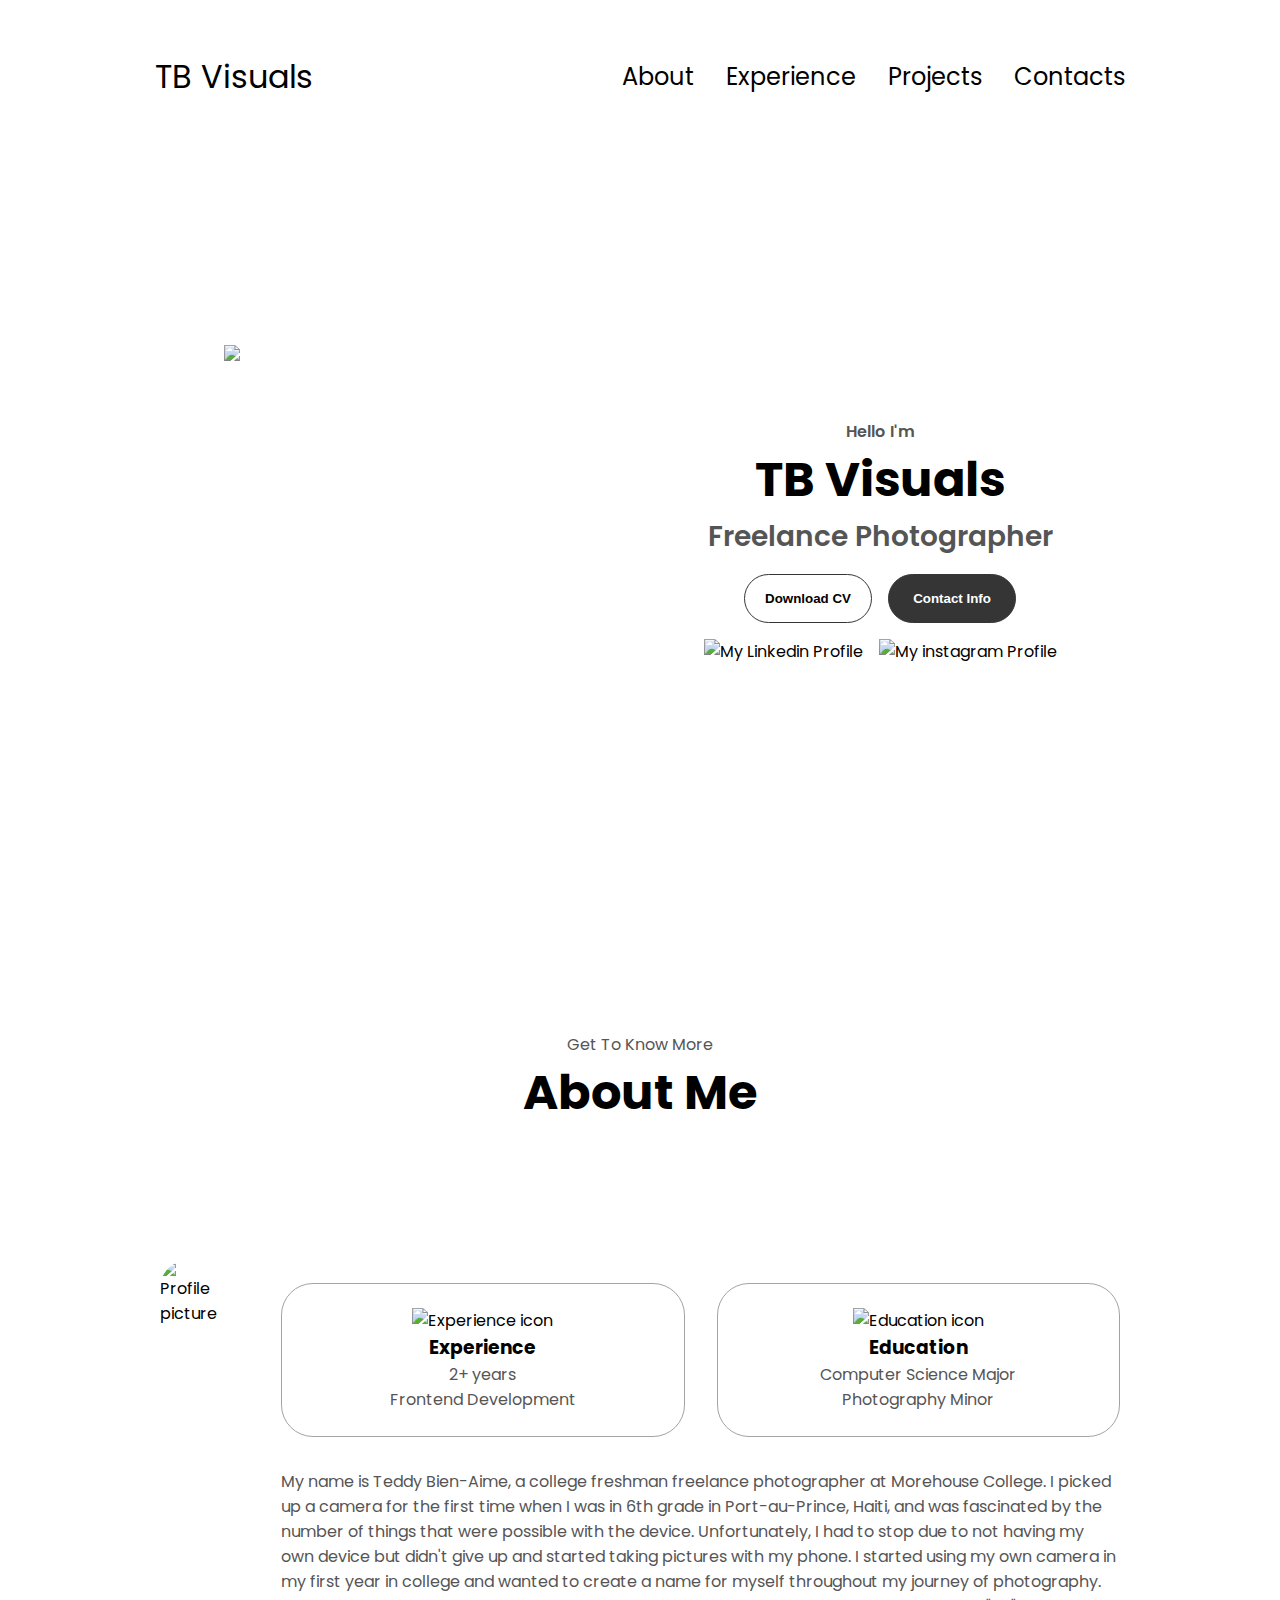
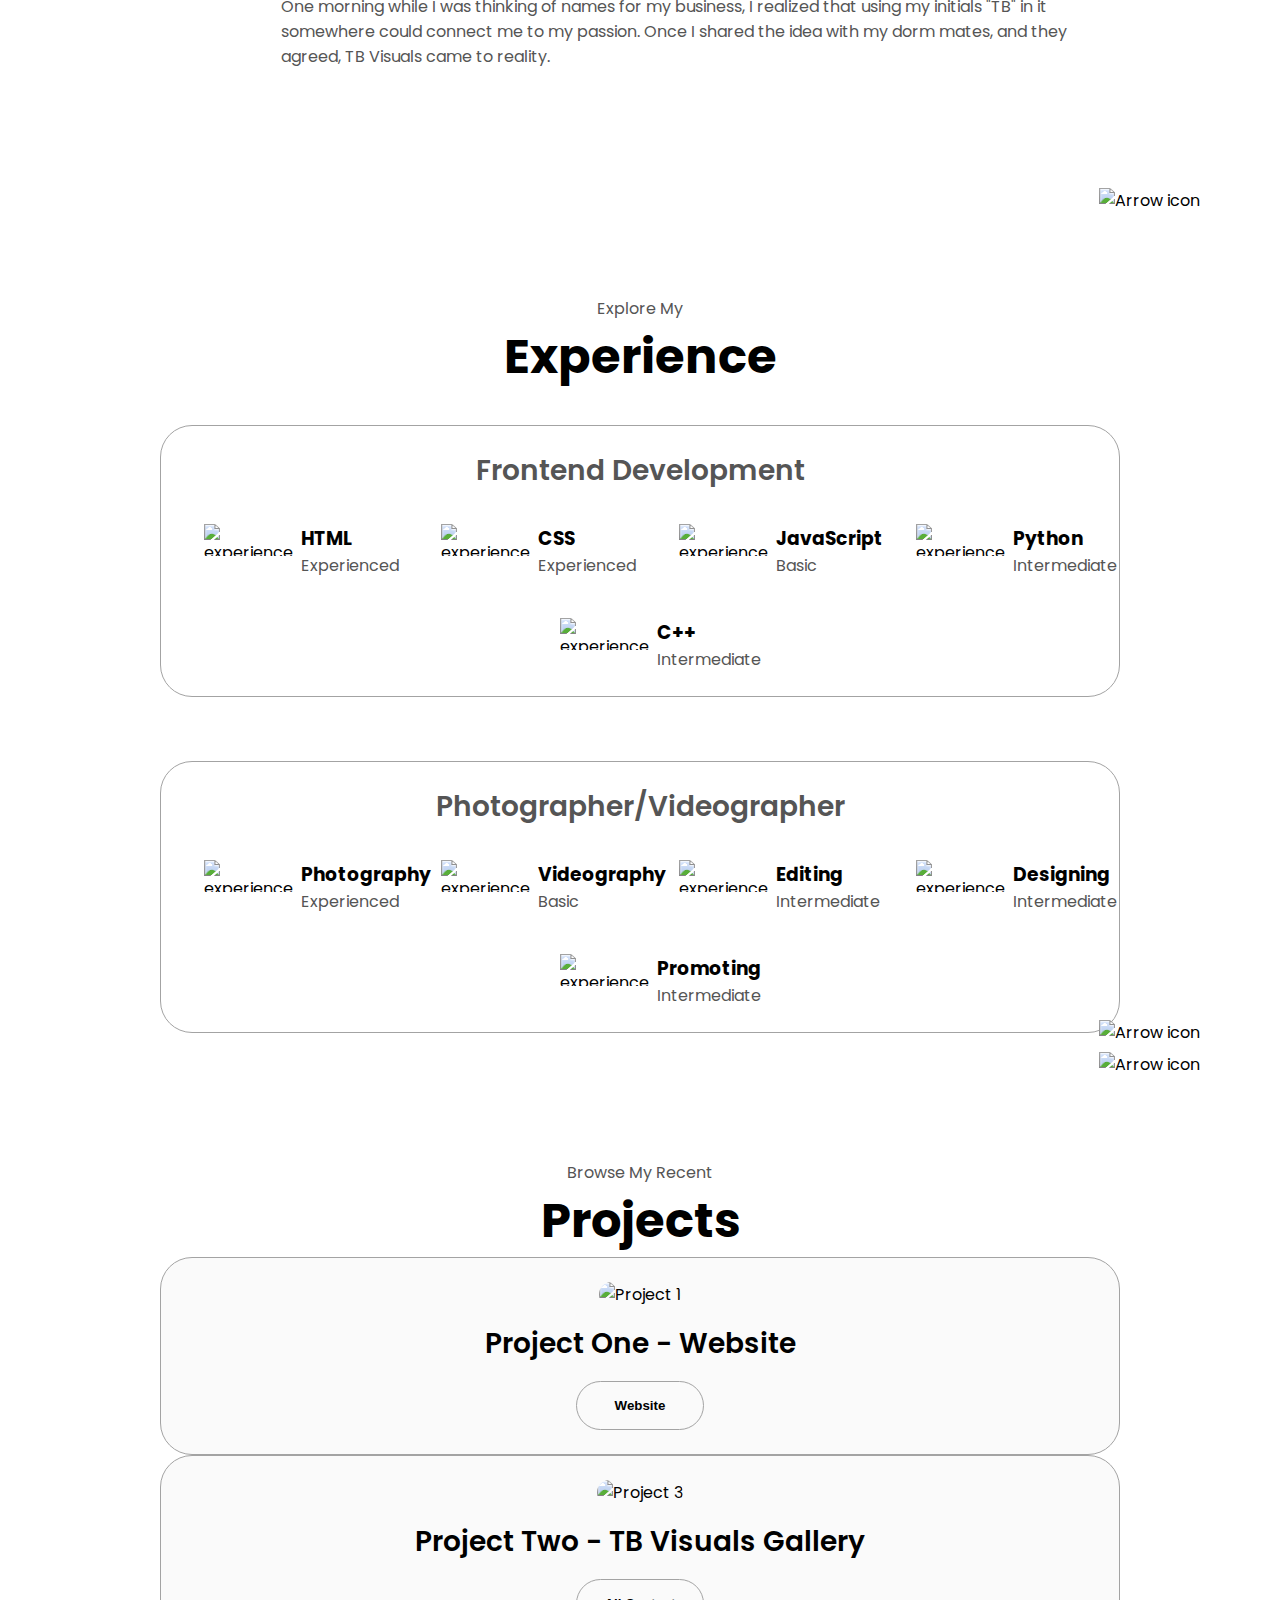
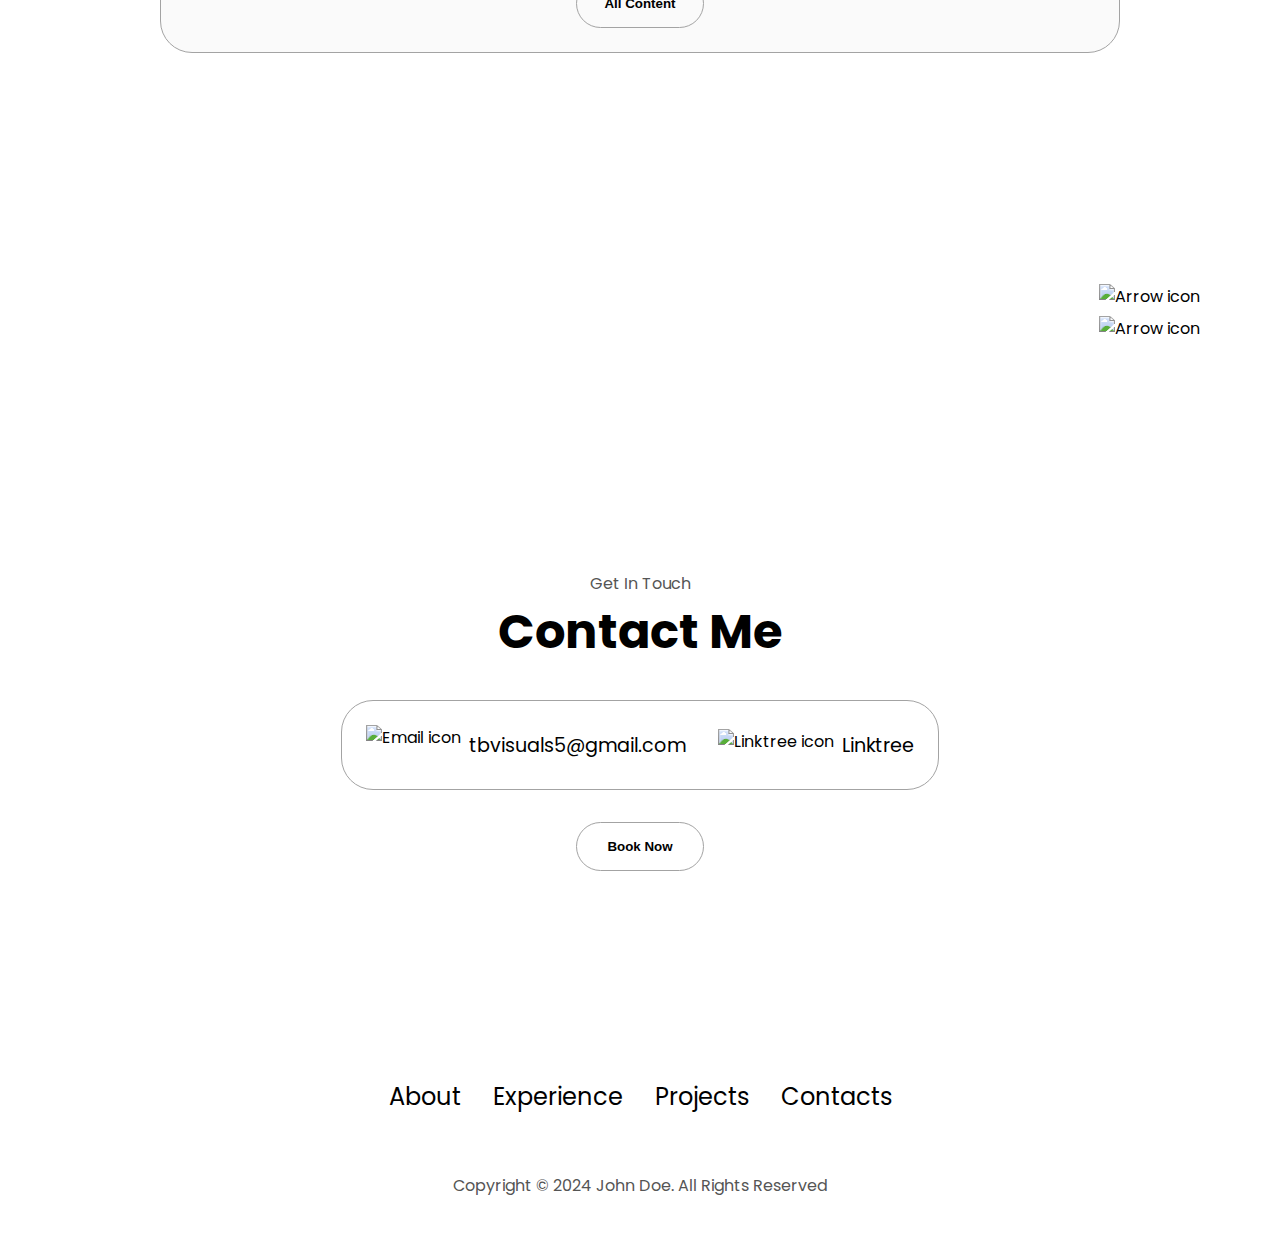
==== index.html @ 6398793e "Add files via upload" ====
<!DOCTYPE html>
<html lang="en">

    <head>
        <meta charset="UTF-8">
        <meta http-equiv="X-UA-Compatible" content="IE=edge">
        <meta name="viewport" content="width=device-width, initial-sale=1.0">
        <title>Website Template</title>
        <link rel="stylesheet" href="style.css">
        <link rel="stylesheet" href="mediaqueries.css">
    </head>

    <body>
        <nav id="desktop-nav">
            <div class="logo">TB Visuals</div>
            <div>
                <ul class="nav-links">
                    <li><a href="#About">About</a></li>
                    <li><a href="#Experience">Experience</a></li>
                    <li><a href="#Projects">Projects</a></li>
                    <li><a href="#Contacts">Contacts</a></li> 
                </ul>
            </div>
        </nav>

        <nav id="hamburger-nav">
            <div class="logo">TB Visuals</div>
            <div class="hamburger-menu">
                <div class="hamburger-icon" onclick="toggleMenu()">
                    <span></span>
                    <span></span>
                    <span></span>
                </div>
                <div class="menu-links">
                    <li><a href="#About" onclick="toggleMenu()">About</a></li>
                    <li><a href="#Experience" onclick="toggleMenu()">Experience</a></li>
                    <li><a href="#Projects" onclick="toggleMenu()">Projects</a></li>
                    <li><a href="#Contact" onclick="toggleMenu()">Contacts</a></li> 
                </div>
            </div>
        </nav>

        <section id="profile">
            <div class="section__pic-container">
                <img src="img/profile-pic.png" href="Profile picture">
            </div>
            <div class="section__text">
                <p class="section__text__p1">Hello I'm</p>
                <h1 class="title">TB Visuals</h1>
                <p class="section__text__p2">Freelance Photographer</p>
                <div class="btn-container">
                    <button class="btn btn-color-2" onclick="window.open('img/resume.pdf')">Download CV</button>
                    <button class="btn btn-color-1" onclick="location.href='./#Contacts'">Contact Info</button>
                </div>
                <div id="social-container">
                    <img src="img/linkedin.png" alt="My Linkedin Profile" class="icon" onclick="location.href='https://linkedin.com/'">
                    <img src="img/instagram.png" alt="My instagram Profile" class="icon" onclick="location.href='https://www.instagram.com/1tbvisuals_/'">
                </div>
            </div>
        </section>

        <section id="About">
            <p class="section__text__p1">Get To Know More</p>
            <h1 class="title">About Me</h1>
            <div class="section-container">
                <div class="section__pic-container">
                    <img src="img/about-pic.png" alt="Profile picture" class="about-pic">
                </div>
                <div class="about-details-container">
                    <div class="about-containers">
                        <div class="details-container">
                            <img src="img/experience.png" alt="Experience icon" class="icon"/>
                            <h3>Experience</h3>
                            <p>2+ years <br />Frontend Development</p>
                        </div>
                        <div class="details-container">
                            <img src="img/education.png" alt="Education icon" class="icon"/>
                            <h3>Education</h3>
                            <p>Computer Science Major <br />Photography Minor</p>
                        </div>
                    </div>
                    <div class="text-container">
                        <p>My name is Teddy Bien-Aime, a college freshman freelance photographer at Morehouse College. I picked up a camera for the first time when I was in 6th grade in Port-au-Prince, Haiti, and was fascinated by the number of things that were possible with the device. Unfortunately, I had to stop due to not having my own device but didn't give up and started taking pictures with my phone. I started using my own camera in my first year in college and wanted to create a name for myself throughout my journey of photography. One morning while I was thinking of names for my business, I realized that using my initials "TB" in it somewhere could connect me to my passion. Once I shared the idea with my dorm mates, and they agreed, TB Visuals came to reality.</p>
                    </div>
                </div>
            </div>
            <img src="img/arrow.png" alt="Arrow icon" class="icon arrow" onclick="location.href='./#Experience'">
        </section>

        <section id="Experience">
            <p class="section__text__p1">Explore My</p>
            <h1 class="title">Experience</h1>
            <div class="experience-details-container">
                <div class="about-containers">
                    <div class="details-container">
                        <h2 class="experience-sub-title">Frontend Development</h2>
                        <div class="article-container">
                            <article>
                                <img src="img/checkmark.png" alt="experience icon" class="icon">
                                <div>
                                    <h3>HTML</h3>
                                    <p>Experienced</p>
                                </div>
                            </article>
                            <article>
                                <img src="img/checkmark.png" alt="experience icon" class="icon">
                                <div>
                                    <h3>CSS</h3>
                                    <p>Experienced</p>
                                </div>
                            </article>
                            <article>
                                <img src="img/checkmark.png" alt="experience icon" class="icon">
                                <div>
                                    <h3>JavaScript</h3>
                                    <p>Basic</p>
                                </div>
                            </article>
                            <article>
                                <img src="img/checkmark.png" alt="experience icon" class="icon">
                                <div>
                                    <h3>Python</h3>
                                    <p>Intermediate</p>
                                </div>
                            </article>
                            <article>
                                <img src="img/checkmark.png" alt="experience icon" class="icon">
                                <div>
                                    <h3>C++</h3>
                                    <p>Intermediate</p>
                                </div>
                            </article>
                        </div>
                    </div>
                </div>    
                <div class="about-containers">
                    <div class="details-container">
                        <h2 class="experience-sub-title">Photographer/Videographer</h2>
                        <div class="article-container">
                            <article>
                                <img src="img/checkmark.png" alt="experience icon" class="icon">
                                <div>
                                    <h3>Photography</h3>
                                    <p>Experienced</p>
                                </div>
                            </article>
                            <article>
                                <img src="img/checkmark.png" alt="experience icon" class="icon">
                                <div>
                                    <h3>Videography</h3>
                                    <p>Basic</p>
                                </div>
                            </article>
                            <article>
                                <img src="img/checkmark.png" alt="experience icon" class="icon">
                                <div>
                                    <h3>Editing</h3>
                                    <p>Intermediate</p>
                                </div>
                            </article>
                            <article>
                                <img src="img/checkmark.png" alt="experience icon" class="icon">
                                <div>
                                    <h3>Designing</h3>
                                    <p>Intermediate</p>
                                </div>
                            </article>
                            <article>
                                <img src="img/checkmark.png" alt="experience icon" class="icon">
                                <div>
                                    <h3>Promoting</h3>
                                    <p>Intermediate</p>
                                </div>
                            </article>
                        </div>
                    </div>
                </div>
            </div>
            <img src="img/arrowup.png" alt="Arrow icon" class="icon arrowup" onclick="location.href='./#About'">
            <img src="img/arrow.png" alt="Arrow icon" class="icon arrow" onclick="location.href='./#Projects'">
        </section>

        <section id="Projects">
            <p class="section__text__p1">Browse My Recent</p>
            <h1 class="title">Projects</h1>
            <div class="experience-details-container">
                <div class="abour-containers">
                <div class="details-container color-container">
                    <img src="img/project-1.png" alt="Project 1" class="project-img">
                    <h2 class="experience-sub-title project-title">Project One - Website</h2>
                    <div class="btn-container">
                        <button class="btn btn-color-2 project-btn" onclick="location.href='https://tbvisuals5.github.io/TB_Visuals-Portfolio/index.html?fbclid=PAZXh0bgNhZW0CMTEAAaaR-IZkWkVeMvRV4z3qfNozycRESaHyhFIg4Yg1M16sACA8bPGxKdGdh-w_aem_ARUJJ4XbmdpaIg2zl32iznWAjNjCRO4b8RFXSXP2Gp1KsCXPI0O2EfI7AQ1-1zjzvI01CrBd8M380Uo5YhWR4n7'">Website
                        </button>
                    </div>
                </div>
            </div>
                <div class="details-container color-container">
                    <img src="img/gallery.png" alt="Project 3" class="project-img">
                    <h2 class="experience-sub-title project-title">Project Two - TB Visuals Gallery</h2>
                    <div class="btn-container">
                        <button class="btn btn-color-2 project-btn" onclick="location.href='gallery.html'">All Content
                        </button>
                    </div>
                </div>
            </div>
            <img src="img/arrowup.png" alt="Arrow icon" class="icon arrowup" onclick="location.href='./#Experience'">
            <img src="img/arrow.png" alt="Arrow icon" class="icon arrow" onclick="location.href='./#Contacts'">
        </section>

        <section id="Contacts">
            <p class="section__text__p1">Get In Touch</p>
            <h1 class="title">Contact Me</h1>
            <div class="contact-info-upper-container">
                <div class="contact-info-container">
                    <img src="img/email.png" alt="Email icon" class="icon contact-icon email-icon">
                    <p><a href="mailto:tbvisuals5@gmail.com">tbvisuals5@gmail.com</a></p>
                </div>
                <div class="contact-info-container">
                    <img src="img/linktree.png" alt="Linktree icon" class="icon contact-icon">
                    <p><a href="https://linktr.ee/1TBvisuals">Linktree</a></p>
                </div>
            </div>
            <div class="btn-container">
                <button class="btn btn-color-2 project-btn" onclick="location.href='https://tbysgn.setmore.com/?source=easyshare'">Book Now
                </button>
            </div>
        </section>

        <footer>

            <nav>
                <div class="nav-links-conatiner">
                    <ul class="nav-links">
                        <li><a href="#About">About</a></li>
                        <li><a href="#Experience">Experience</a></li>
                        <li><a href="#Projects">Projects</a></li>
                        <li><a href="#Contact">Contacts</a></li> 
                    </ul>
                </div>
            </nav>
            <p>Copyright &#169; 2024 John Doe. All Rights Reserved</p>
        </footer>

        <script src="script.js"></script>
    </body>




</html>
---- style.css ----
/* GENERAL */

@import url('https://fonts.googleapis.com/css2?family=Poppins:wght@300;400;500;600&display=swap');

* {
    margin: 0;
    padding: 0;
}

body {
    font-family: "Poppins", sans-serif;
}

html {
    scroll-behavior: smooth;
}

p {
    color: rgb(85, 85, 85);
}

h1 {
    font-size: 3rem;
    text-align: center;
}


/* TRANSITION */

a, .btm {
    transition: all 300ms ease;
}

/* DESKTOP NAV */

nav, .nav-links {
    display: flex;
}

nav {
    justify-content: space-around;
    align-items: center;
    height: 17vh;
}

.nav-links {
    gap: 2rem;
    list-style: none;
    font-size: 1.5rem;
}

a {
    color: black;
    text-decoration: none;
    text-decoration-color: white;
}

a:hover {
    color: grey;
    text-decoration: underline;
    text-underline-offset: 1rem;
    text-decoration-color: rgb(181, 181, 181);
}

.logo {
    font-size: 2rem;

}

.logo:hover {
    cursor: default;
}

/* HAMBURGER MENU */

#hamburger-nav {
    display: none;
}

.hamburger-menu {
    position: relative; 
    display: inline-block;
}

.hamburger-icon {
    display: flex;
    flex-direction: column;
    justify-content: space-between;
    height: 24px;
    width: 30px;
    cursor: pointer;
}

.hamburger-icon span {
    width: 100%;
    height: 2px;
    background-color: black;
    transition: all 0.3 ease-in-out;
}

.menu-links {
    position: absolute;
    top: 100%;
    right: 0%;
    background-color: white;
    width: fit-content;
    max-height: 0;
    overflow: hidden;
    transition: all 0.3 ease-in-out;
}

.menu-links a {
    display: block;
    padding: 10px;
    text-align: center;
    font-size: 1.5rem;
    color: black;
    text-decoration: none;
    transition: all 0.3 ease-in-out;
}

.menu-links li {
    list-style: none;
}

.menu-links.open {
    max-height: 300px;
}

.hamburger-icon.open span:first-child {
    transform: rotate(45deg) translate(10px, 5px);
}

.hamburger-icon.open span:nth-child(2) {
    opacity: 0;
}

.hamburger-icon.open span:last-child {
    transform: rotate(-45deg) translate(10px, -5px);
}

.hamburger-icon span:first-child {
    transform: none;
}

.hamburger-icon span:first-child {
    opacity: 1;
}

.hamburger-icon span:first-child {
    transform: none;
}

/* SECTIONS */

section {
    padding-top: 4vh;
    height: 96vh;
    margin: 0 10rem;
    box-sizing: border-box;
    min-height: fit-content;
}

.section-container {
    display: flex;
}

/* PROFILE SECTION */

#profile {
    display: flex;
    justify-content: center;
    gap: 5rem;
    height: 80vh;
    position: relative;
}

.section__pic-container {
    display: flex;
    height: 400px;
    width: 400px;
    margin: auto 0;
}

.section__text {
    align-self: center;
    text-align: center;
}

.section__text p {
    font-weight: 600;
}

.section__text__p1 {
    text-align: center;
}

.section__text__p2 {
    font-size: 1.75rem;
    margin-bottom: 1rem;
}

title {
    font-size: 3rem;
    text-align: center;
}

#social-container {
    display: flex;
    justify-content: center;
    margin-top: 1rem;
    gap: 1rem;
}

/* ICONS */

.icon {
    cursor: pointer;
    height: 2rem;
}

/* BUTTONS */

.btn-container {
    display: flex;
    justify-content: center;
    gap: 1rem;
}

.btn {
    font-weight: 600;
    transition: all 300ms ease;
    padding: 1rem;
    width: 8rem;
    border-radius: 2rem;
}

.btn-color-1, .btn-color-2 {
    border: rgb(53, 53, 53) 0.1rem solid
}

.btn-color-1:hover, .btn-color-2:hover {
    cursor: pointer;
}

.btn-color-1, .btn-color-2:hover {
    background: rgb(53, 53, 53);
    color: white;
}

.btn-color-1:hover {
    background: rgb(0, 0, 0);
}

.btn-color-2 {
    background: none;
}

.btn-color-2:hover {
    border: rgb(255, 255, 255) 0.1rem solid;
}

.btn-container {
    gap: 1rem;
}

/* ABOUT SECTION */

#About {
    position: relative;
}

.about-containers {
    gap: 2rem;
    margin-bottom: 2rem;
    margin-top: 2rem;
}

.about-details-container {
    justify-content: center;
    flex-direction: column;
}

.about-containers, .about-details-container {
    display: flex;
}

.about-pic {
    border-radius: 2rem;
}

.arrow {
    position: absolute;
    right: -5rem;
    bottom: 2.5rem;
}

.arrowup {
    position: absolute;
    right: -5rem;
    bottom: 4.5rem;
}

.details-container {
    padding: 1.5rem;
    flex: 1;
    background: white;
    border-radius: 2rem;
    border: rgb(53, 53, 53) 0.1rem solid;
    border-color: rgb(163, 163, 163);
    text-align: center;
}

.section-container {
    gap: 4rem;
    height: 80%;
}

.section__pic-container {
    height: 400px;
    width: 400px;
    margin: auto 0;
}

/* EXPERIENCE SECTION */

#Experience {
    position: relative;
}

.experience-sub-title {
    color: rgb(85, 85, 85);
    font-weight: 600;
    font-size: 1.75rem;
    margin-bottom: 2rem;
}

.experience-details-container {
    display: flex;
    justify-content: center;
    flex-direction: column;
}

.article-container {
    display: flex;
    text-align: initial;
    flex-wrap: wrap;
    flex-direction: row;
    gap: 2.5rem;
    justify-content: space-around;
}

article {
    display: flex;
    width: 10rem;
    justify-content: space-around;
    gap: 0.5rem;
}

article .icon {
    cursor: default;
}

/* PROJECTS SECTION */

#Projects {
    position: relative;
}

.color-container {
    border-color: rgb(163, 163, 163);
    background: rgb(250, 250, 250);
}

.project-img {
    border-radius: 2rem;
    width: 40%;
    height: 300%;
}

.project-title {
    margin: 1rem;
    color: black;
}

.project-btn {
    color: black;
    border-color: rgb(163, 163, 163);
}

/* CONTACT */

#Contacts {
    display: flex;
    justify-content: center;
    flex-direction: column;
    height: 70vh;
}

.contact-info-upper-container {
    display: flex;
    justify-content: center;
    border-radius: 2rem;
    border: rgb(53, 53, 53) 0.1rem solid;
    border-color: rgb(163, 163, 163);
    background: (250, 250, 250);
    margin: 2rem auto;
    padding: 0.5rem;
}

.contact-info-container {
    display: flex;
    align-items: center;
    justify-content: center;
    gap: 0.5rem;
    margin: 1rem;
}

.contact-info-container p {
    font-size: larger;
}

.contact-icon {
    cursor: default;
}

.email-icon {
    height: 2.5rem;
}

/* FOOTER SECTION */

footer {
    height: 26vh;
    margin: 0.1rem;
}

footer p {
    text-align: center;
}
---- mediaqueries.css ----
@media screen and (max-width: 1400px) {
    #profile {
        height: 83vh;
        margin-bottom: 6rem;
    }
    .about-containers {
        flex-wrap: wrap;
    }
}

@media screen and (max-width: 1200px) {
    #desktop-nav {
        display: none;
    }
    
    #hamburger-nav {
        display: flex;
    }
    #Experience, .experience-details-container {
        margin-top: 2rem;
    }
    #profile, .section-container {
        display: block;
    }
    section, .section-container {
        height: fit-content;
    }
    section {
        margin: 0 5%;
    }
    .section__pic-container {
        width: 275px;
        height: 275px;
        margin: 0 auto 2rem;
    }
    .about-containers {
        margin-top: 0;
    }
}

@media screen and (max-width: 600px) {
    #Contacts, footer {
        height: 40vh;
    }
    #profile {
        height: 83vh;
        margin-bottom: 0;
    }
    article {
        font-size: 1rem;
    }
    footer nav {
        height: fit-content;
        margin-bottom: 2rem;
    }
    .about-containers, .contact-info-upper-container, .btn-container {
        flex-wrap: wrap;
    }
    .contact-info-container {
        margin: 0;
    }
    .contact-info-container p, .nav-links li a {
        font-size: 1rem;
    }
    .experience-sub-title {
        font-size: 1.25rem;
    }
    .logo {
        font-size: 1.5rem;
    }
    .nav-links {
        flex-direction: column;
        gap: 0.5rem;
        text-align: center;
    }
    .section__pic-container {
        width: auto;
        height: 46vw;
        justify-content: center;
    }
    .section__text__p2 {
        font-size: 1.25rem;
    }
    .title {
        font-size: 2rem;
    }
    .text-container {
        text-align: justify;
    }
    .arrow, .arrowup {
        display: none;
    }

}
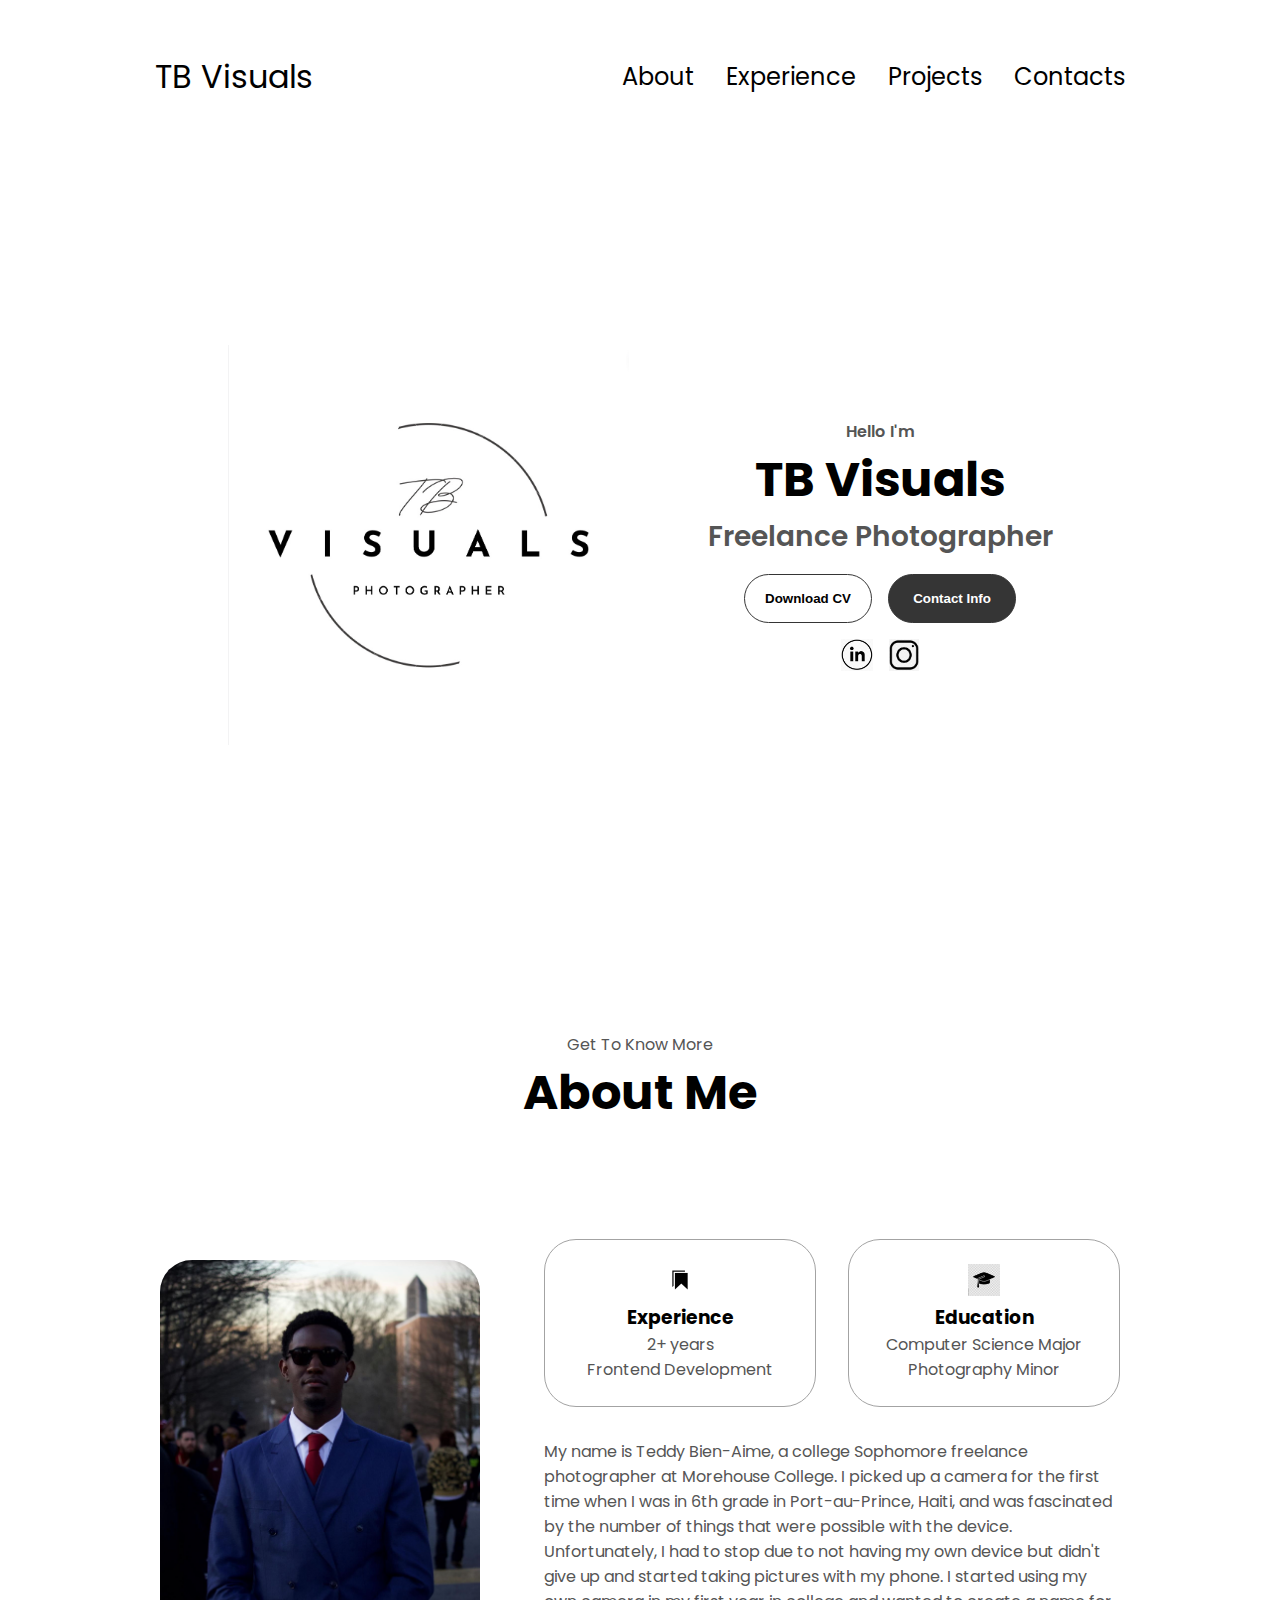
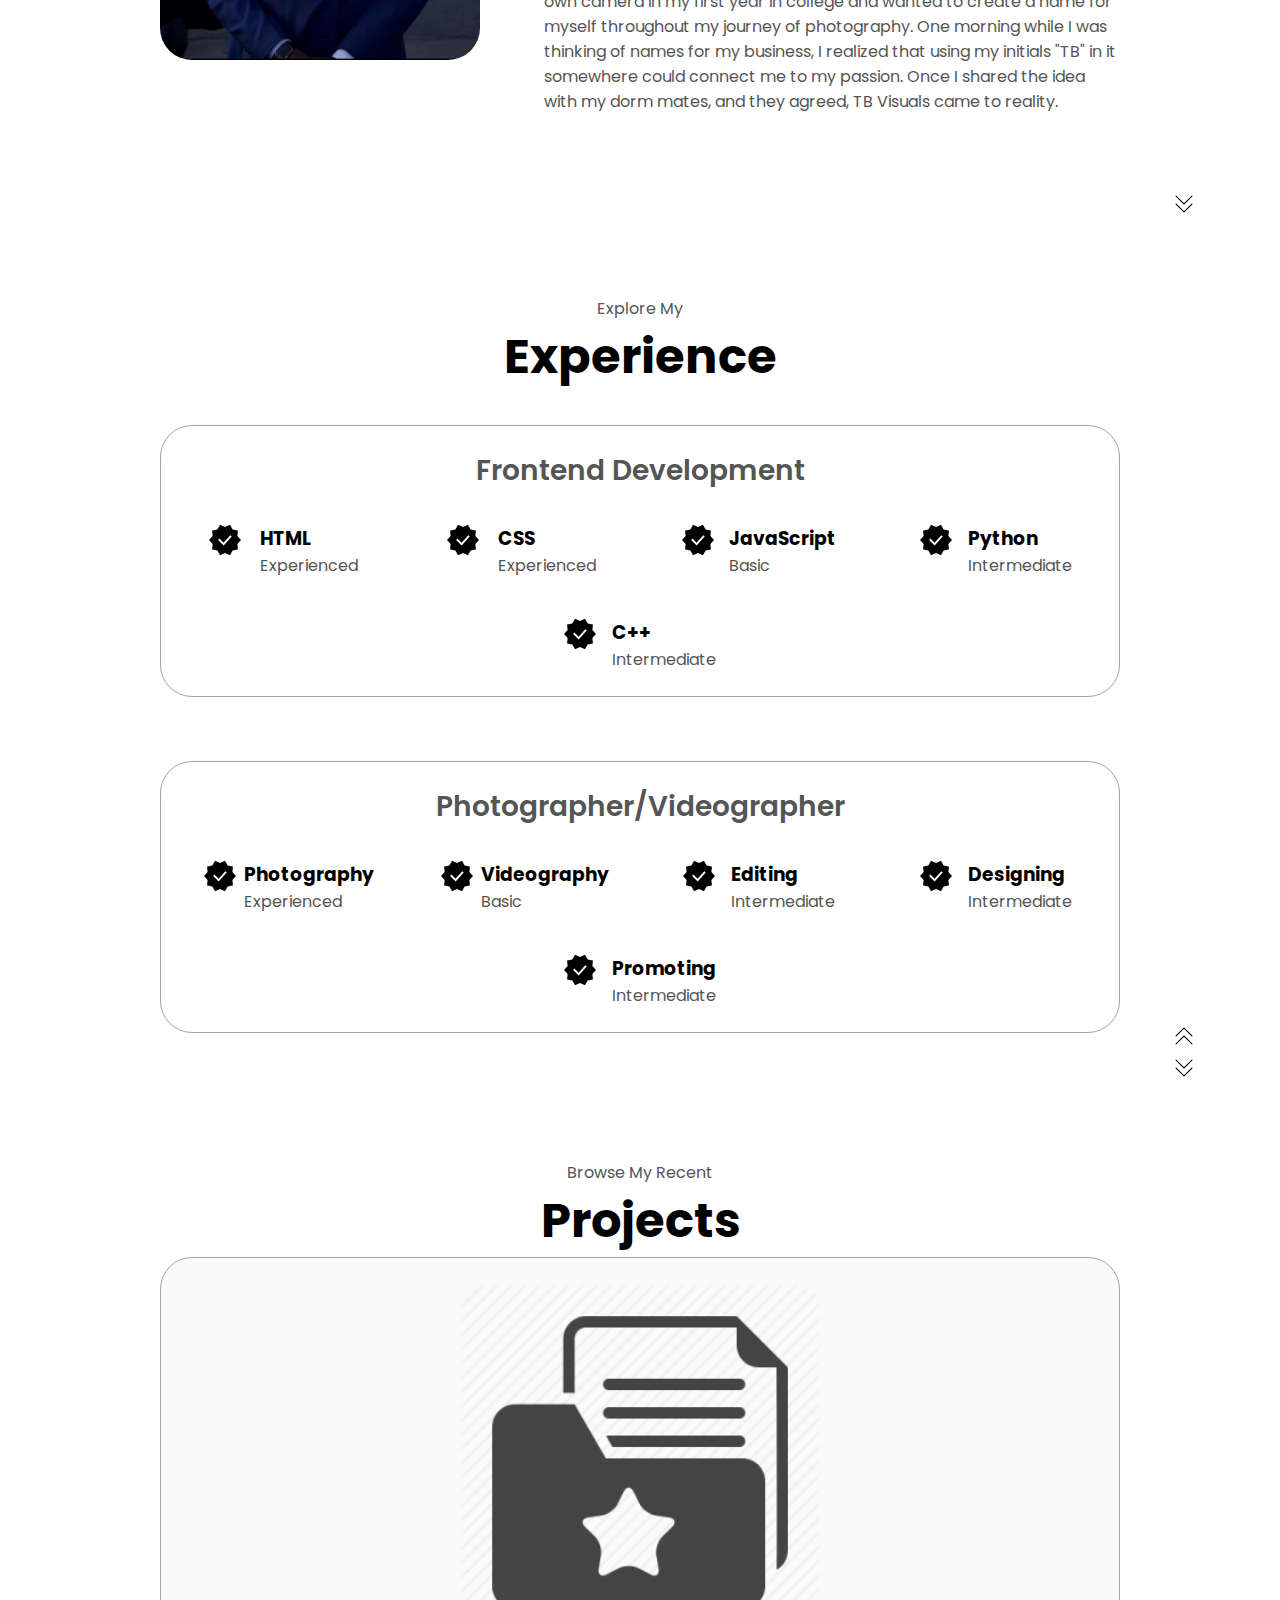
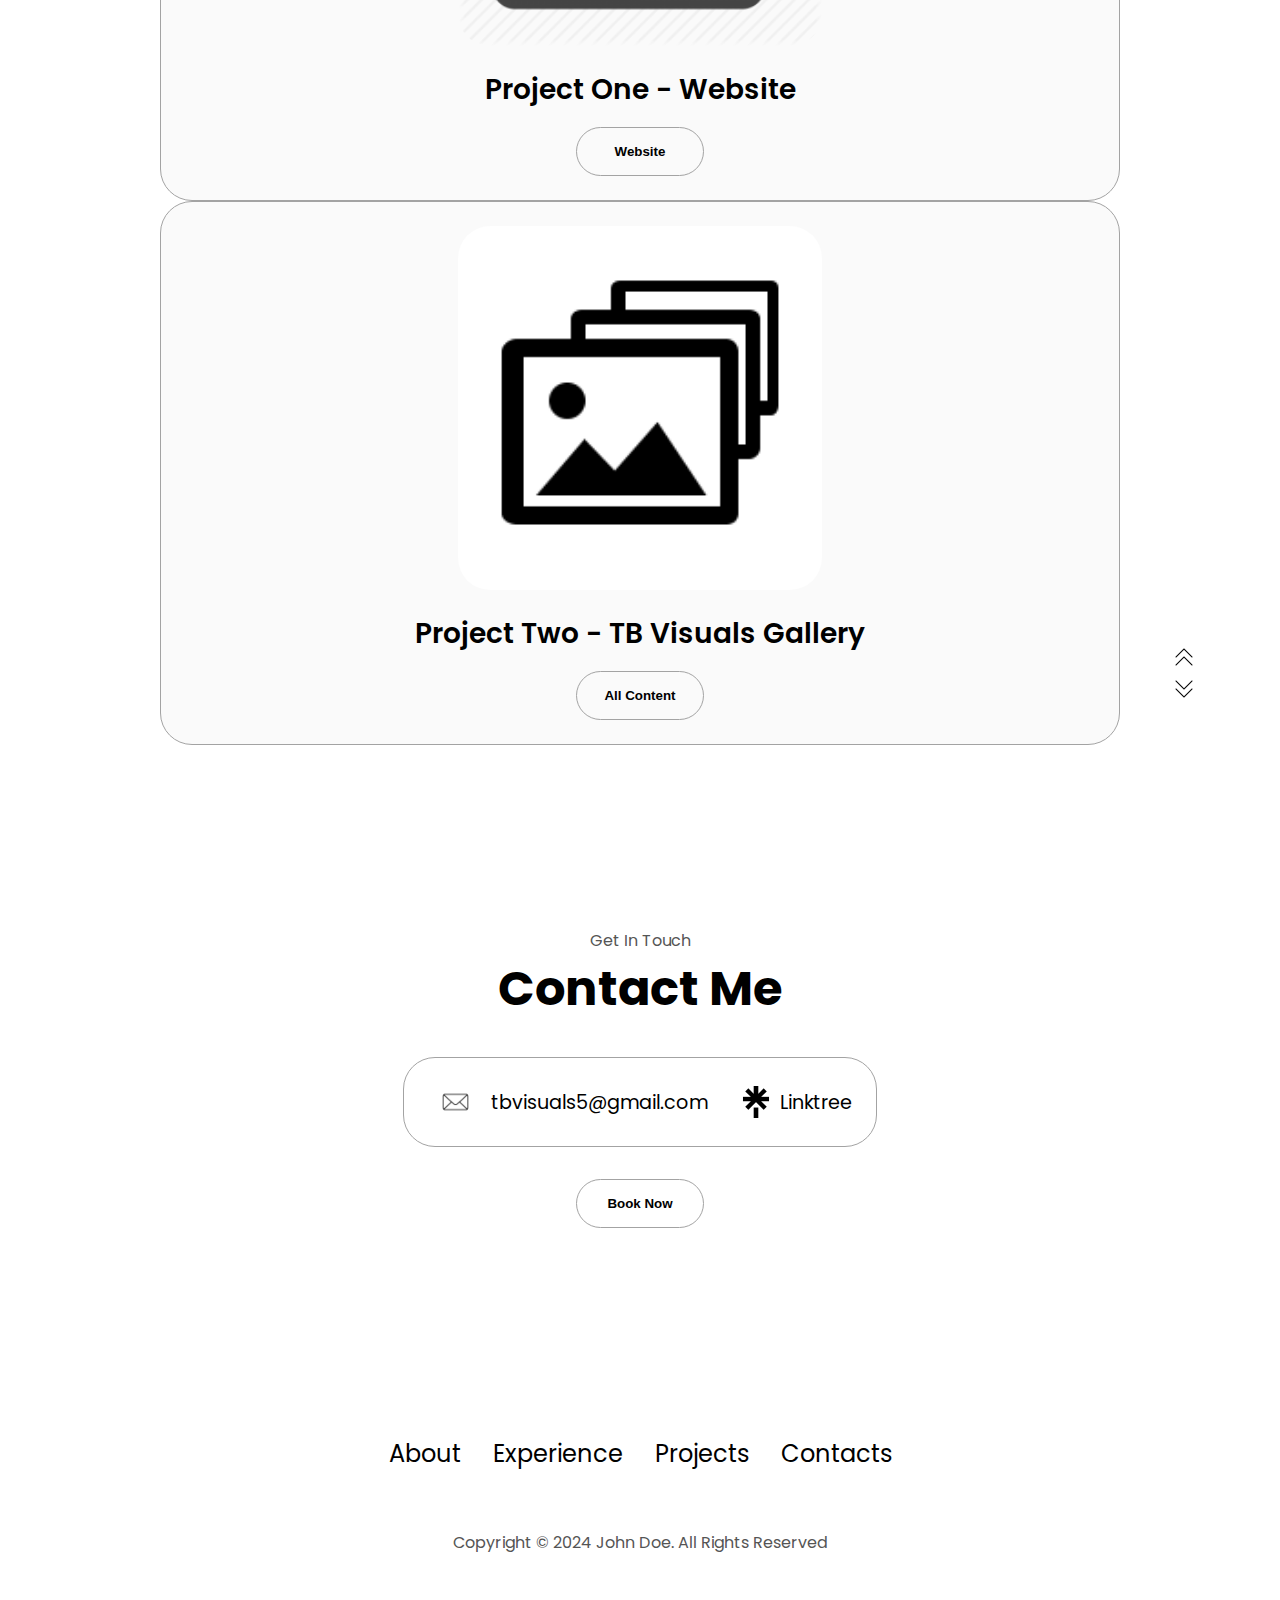
==== commit 4d1e925c: "Add files via upload" ====
--- a/index.html
+++ b/index.html
@@ -80,7 +80,7 @@
                         </div>
                     </div>
                     <div class="text-container">
-                        <p>My name is Teddy Bien-Aime, a college freshman freelance photographer at Morehouse College. I picked up a camera for the first time when I was in 6th grade in Port-au-Prince, Haiti, and was fascinated by the number of things that were possible with the device. Unfortunately, I had to stop due to not having my own device but didn't give up and started taking pictures with my phone. I started using my own camera in my first year in college and wanted to create a name for myself throughout my journey of photography. One morning while I was thinking of names for my business, I realized that using my initials "TB" in it somewhere could connect me to my passion. Once I shared the idea with my dorm mates, and they agreed, TB Visuals came to reality.</p>
+                        <p>My name is Teddy Bien-Aime, a college Sophomore freelance photographer at Morehouse College. I picked up a camera for the first time when I was in 6th grade in Port-au-Prince, Haiti, and was fascinated by the number of things that were possible with the device. Unfortunately, I had to stop due to not having my own device but didn't give up and started taking pictures with my phone. I started using my own camera in my first year in college and wanted to create a name for myself throughout my journey of photography. One morning while I was thinking of names for my business, I realized that using my initials "TB" in it somewhere could connect me to my passion. Once I shared the idea with my dorm mates, and they agreed, TB Visuals came to reality.</p>
                     </div>
                 </div>
             </div>
--- a/style.css
+++ b/style.css
@@ -80,6 +80,7 @@
 .hamburger-menu {
     position: relative; 
     display: inline-block;
+    z-index: 1;
 }
 
 .hamburger-icon {
